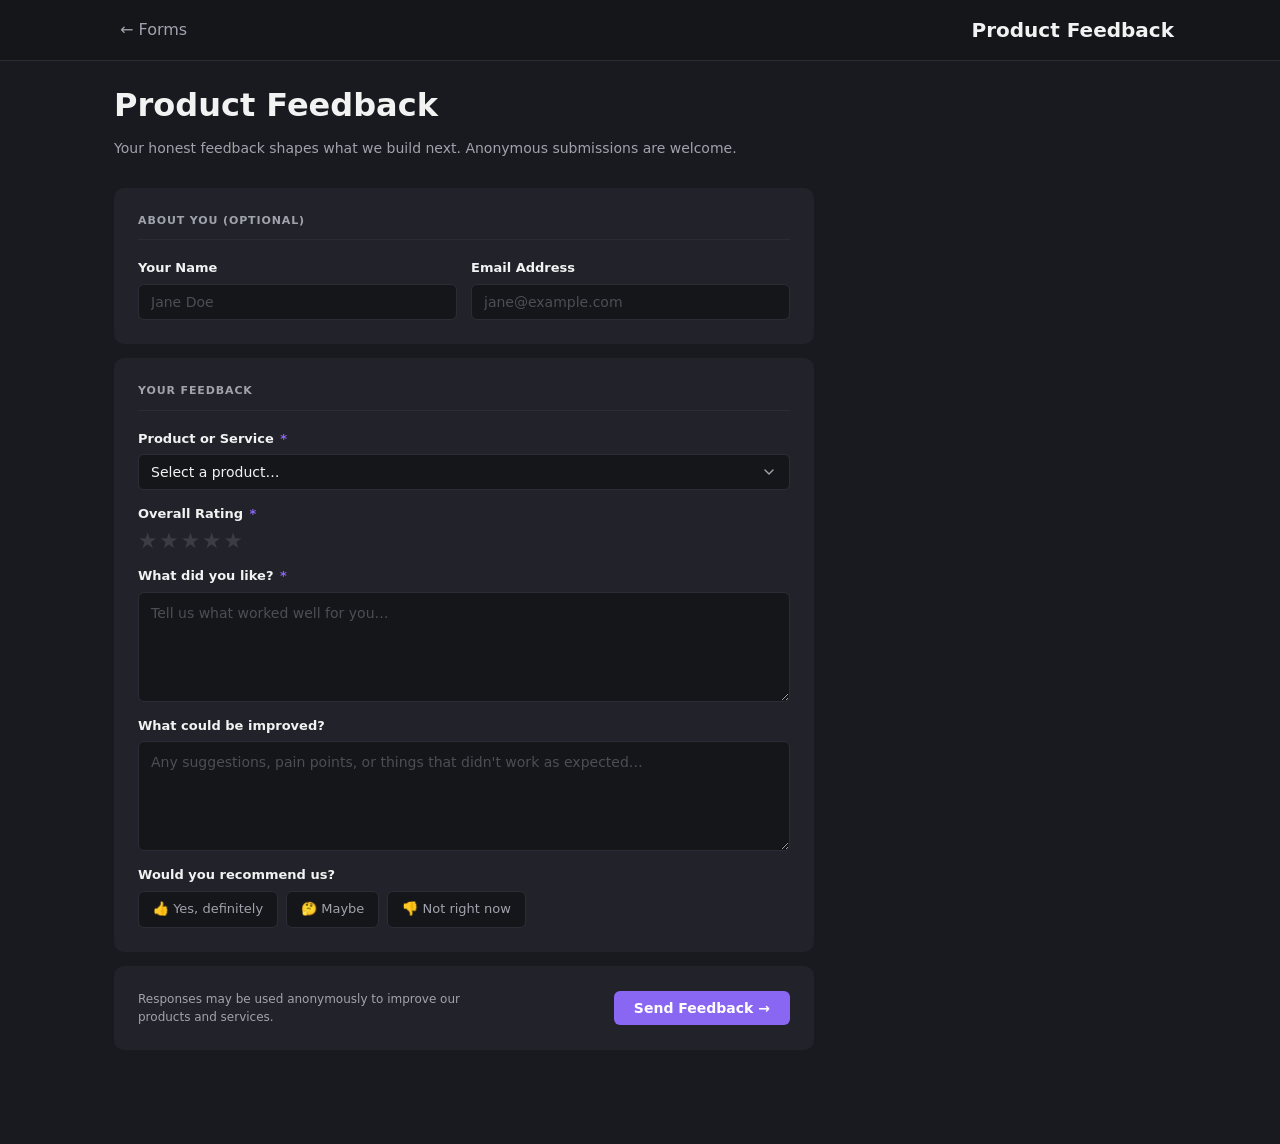
==== feedback/index.html @ 45223b67 "Updated to work with github pages" ====
<!DOCTYPE html>
<html>
<head>
  <title>Product Feedback — poncake.dev</title>
  <link rel="icon" href="data:image/svg+xml,<svg xmlns=%22http://www.w3.org/2000/svg%22 viewBox=%220 0 100 100%22><text y=%22.9em%22 font-size=%2290%22>📋</text></svg>">
  <meta charset="UTF-8">
  <meta name="viewport" content="width=device-width, initial-scale=1.0">
  <link rel="stylesheet" href="../style.css">
</head>
<body>

<div class="nav">
  <div class="nav-inner">
    <a href="/">← Forms</a>
    <strong>Product Feedback</strong>
  </div>
</div>

<div class="container">
  <div class="form-wrap">

    <div class="page-header">
      <h1>Product Feedback</h1>
      <p>Your honest feedback shapes what we build next. Anonymous submissions are welcome.</p>
    </div>

    <!-- SUCCESS STATE -->
    <div class="success-state" id="success">
      <div class="success-icon">✓</div>
      <h2>Feedback Sent!</h2>
      <p>Thanks for taking the time to share your thoughts. We genuinely appreciate it.</p>
      <a href="/" class="button"><span class="btn-text">← Back to Forms</span></a>
    </div>

    <!-- FORM -->
    <form id="main-form" novalidate>

      <div class="form-section">
        <div class="form-section-title">About You (optional)</div>
        <div class="form-grid">
          <div class="form-group">
            <label for="name">Your Name</label>
            <input type="text" id="name" name="name" placeholder="Jane Doe" autocomplete="name">
          </div>
          <div class="form-group">
            <label for="email">Email Address</label>
            <input type="email" id="email" name="email" placeholder="jane@example.com" autocomplete="email">
          </div>
        </div>
      </div>

      <div class="form-section">
        <div class="form-section-title">Your Feedback</div>
        <div class="form-grid">
          <div class="form-group full">
            <label for="product">Product or Service <span class="req">*</span></label>
            <select id="product" name="product" required>
              <option value="" disabled selected>Select a product…</option>
              <option value="Tutorials">Tutorials</option>
              <option value="Product A">Product A</option>
              <option value="Product B">Product B</option>
              <option value="Website / General">Website / General</option>
              <option value="Other">Other</option>
            </select>
          </div>
          <div class="form-group full">
            <label>Overall Rating <span class="req">*</span></label>
            <div class="star-rating" role="group" aria-label="Rating">
              <input type="radio" id="s5" name="rating" value="5" required>
              <label for="s5" title="5 stars">★</label>
              <input type="radio" id="s4" name="rating" value="4">
              <label for="s4" title="4 stars">★</label>
              <input type="radio" id="s3" name="rating" value="3">
              <label for="s3" title="3 stars">★</label>
              <input type="radio" id="s2" name="rating" value="2">
              <label for="s2" title="2 stars">★</label>
              <input type="radio" id="s1" name="rating" value="1">
              <label for="s1" title="1 star">★</label>
            </div>
          </div>
          <div class="form-group full">
            <label for="liked">What did you like? <span class="req">*</span></label>
            <textarea id="liked" name="liked" placeholder="Tell us what worked well for you…" required></textarea>
          </div>
          <div class="form-group full">
            <label for="improve">What could be improved?</label>
            <textarea id="improve" name="improve" placeholder="Any suggestions, pain points, or things that didn't work as expected…"></textarea>
          </div>
          <div class="form-group full">
            <label>Would you recommend us?</label>
            <div class="radio-group">
              <div class="radio-option">
                <input type="radio" id="rec-yes" name="recommend" value="Yes, definitely">
                <label for="rec-yes">👍 Yes, definitely</label>
              </div>
              <div class="radio-option">
                <input type="radio" id="rec-maybe" name="recommend" value="Maybe">
                <label for="rec-maybe">🤔 Maybe</label>
              </div>
              <div class="radio-option">
                <input type="radio" id="rec-no" name="recommend" value="Not right now">
                <label for="rec-no">👎 Not right now</label>
              </div>
            </div>
          </div>
        </div>
      </div>

      <div class="form-section submit-row">
        <span class="form-note">Responses may be used anonymously to improve our products and services.</span>
        <button type="submit" class="button" id="submit-btn">
          <span class="btn-text">Send Feedback →</span>
        </button>
      </div>

    </form>
  </div>
</div>

<script>
// ================================================================
//  GOOGLE FORMS CONFIG — Product Feedback
//
//  1. Open your Google Form. Copy the Form ID from the URL:
//     docs.google.com/forms/d/e/[FORM_ID]/viewform
//     Paste it into GOOGLE_FORM_ID below.
//
//  2. View the form page source (right-click → View Page Source)
//     and search for "entry." to find each field's entry ID.
//     Map them in ENTRY_MAP below.
// ================================================================
const GOOGLE_FORM_ID = "YOUR_FORM_ID_HERE";

const ENTRY_MAP = {
  name:      "entry.XXXXXXXXX",
  email:     "entry.XXXXXXXXX",
  product:   "entry.XXXXXXXXX",
  rating:    "entry.XXXXXXXXX",
  liked:     "entry.XXXXXXXXX",
  improve:   "entry.XXXXXXXXX",
  recommend: "entry.XXXXXXXXX",
};
// ================================================================

const form      = document.getElementById('main-form');
const submitBtn = document.getElementById('submit-btn');
const successEl = document.getElementById('success');

form.addEventListener('submit', async (e) => {
  e.preventDefault();
  if (!form.checkValidity()) { form.reportValidity(); return; }

  submitBtn.disabled = true;
  submitBtn.querySelector('.btn-text').textContent = 'Sending…';

  const data    = new FormData(form);
  const payload = new FormData();

  for (const [field, entryId] of Object.entries(ENTRY_MAP)) {
    const val = data.get(field);
    if (val) payload.append(entryId, val);
  }

  try {
    await fetch(
      `https://docs.google.com/forms/d/e/${GOOGLE_FORM_ID}/formResponse`,
      { method: 'POST', body: payload, mode: 'no-cors' }
    );
  } catch (err) {
    console.warn('[Google Forms]', err);
  }

  form.style.display = 'none';
  successEl.style.display = 'block';
  window.scrollTo({ top: 0, behavior: 'smooth' });
});
</script>

</body>
</html>
---- style.css ----
/* ============================================================
   PONCAKE FORMS — style.css
   Matches tutorials.poncake.dev aesthetic
   ============================================================ */

:root {
  --bg: #191a1f;
  --card: #22232a;
  --accent: #8a67f3;
  --text: #f2f2f2;
  --muted: #a0a3ad;
}

*, *::before, *::after {
  box-sizing: border-box;
  margin: 0;
  font-family: system-ui, -apple-system, sans-serif;
}

html { scroll-behavior: smooth; }

body {
  background: var(--bg);
  color: var(--text);
  line-height: 1.6;
}

a {
  color: var(--accent);
  text-decoration: none;
}

/* ——————————————————————————————————————————
   NAV
—————————————————————————————————————————— */

.nav {
  position: fixed;
  top: 0;
  left: 0;
  width: 100%;
  z-index: 1000;
  background: #15161a;
  border-bottom: 1px solid #2b2d36;
}

.nav-inner {
  max-width: 1100px;
  margin: auto;
  padding-left: 16px;
  padding-right: 16px;
  display: flex;
  align-items: center;
  justify-content: space-between;
}

.nav strong {
  font-size: 20px;
  margin-top: 14px;
  margin-bottom: 14px;
  color: var(--text);
  display: block;
}

.nav a {
  padding-left: 14px;
  padding-right: 14px;
  height: stretch;
  align-content: center;
  color: var(--muted);
  transition: background .2s ease, color .2s ease;
}

.nav a:hover {
  background: linear-gradient(135deg, #8a67f3, #6f4fe0);
  color: white;
}

.nav-links {
  display: flex;
  height: stretch;
}

/* ——————————————————————————————————————————
   CONTAINER
—————————————————————————————————————————— */

.container {
  max-width: 1100px;
  margin: 0 auto;
  margin-top: 40px;
  padding: 40px 24px 80px;
}

/* ——————————————————————————————————————————
   PAGE HEADER
—————————————————————————————————————————— */

.page-header {
  margin-bottom: 28px;
}

.page-header h1 {
  /*font-size: 26px;*/
  margin-bottom: 6px;
}

.page-header p {
  color: var(--muted);
  font-size: 14px;
}

/* ——————————————————————————————————————————
   FORM INDEX CARDS
—————————————————————————————————————————— */

.forms-grid {
  display: grid;
  grid-template-columns: repeat(auto-fill, minmax(300px, 1fr));
  gap: 1rem;
}

.form-card {
  display: block;
  text-decoration: none;
  color: var(--text);
  background: var(--card);
  border-radius: 10px;
  padding: 20px;
  border: 1px solid transparent;
  transition: transform .2s ease, border-color .2s ease, box-shadow .2s ease;
}

.form-card:hover {
  transform: translateY(-3px);
  border-color: rgba(138, 103, 243, .6);
  box-shadow: 0 8px 20px rgba(0,0,0,.3),
              0 0 0 1px rgba(138,103,243,.25);
  color: var(--text);
}

.form-card-icon {
  font-size: 26px;
  margin-bottom: 10px;
}

.form-card-tags {
  display: flex;
  gap: 5px;
  margin-bottom: 8px;
}

.tag {
  font-size: 11px;
  font-weight: 600;
  letter-spacing: 0.06em;
  text-transform: uppercase;
  color: var(--muted);
  background: rgba(255,255,255,0.04);
  border: 1px solid #2b2d36;
  padding: 2px 7px;
  border-radius: 4px;
}

.form-card h2 {
  font-size: 15px;
  font-weight: 600;
  margin-bottom: 5px;
}

.form-card p {
  color: var(--muted);
  font-size: 13px;
  line-height: 1.55;
}

.form-card-cta {
  margin-top: 14px;
  font-size: 13px;
  color: var(--accent);
}

/* ——————————————————————————————————————————
   FORM PAGE LAYOUT
—————————————————————————————————————————— */

.form-wrap {
  max-width: 700px;
}

.form-section {
  background: var(--card);
  border-radius: 10px;
  padding: 24px;
  margin-bottom: 14px;
}

.field-hint {
  font-size: 12px;
  color: var(--muted);
  line-height: 1.5;
  margin-bottom: 6px;
  margin-top: -1px;
}


.form-section-title {
  font-size: 11px;
  font-weight: 700;
  text-transform: uppercase;
  letter-spacing: 0.08em;
  color: var(--muted);
  margin-bottom: 18px;
  padding-bottom: 10px;
  border-bottom: 1px solid #2b2d36;
}

.form-grid {
  display: grid;
  grid-template-columns: 1fr 1fr;
  gap: 14px;
}

.form-group {
  display: flex;
  flex-direction: column;
  gap: 5px;
}

.form-group.full {
  grid-column: 1 / -1;
}

label {
  font-size: 13px;
  font-weight: 600;
  color: var(--text);
}

.req {
  color: var(--accent);
  margin-left: 2px;
}

input[type="text"],
input[type="email"],
input[type="tel"],
select,
textarea {
  background: #15161a;
  border: 1px solid #2b2d36;
  border-radius: 6px;
  color: var(--text);
  font-family: system-ui, -apple-system, sans-serif;
  font-size: 14px;
  padding: 9px 12px;
  width: 100%;
  outline: none;
  transition: border-color .2s ease, box-shadow .2s ease;
  -webkit-appearance: none;
  appearance: none;
}

input::placeholder, textarea::placeholder {
  color: rgba(160,163,173,.4);
}

input:focus, select:focus, textarea:focus {
  border-color: var(--accent);
  box-shadow: 0 0 0 3px rgba(138,103,243,.15);
}

input:hover:not(:focus),
select:hover:not(:focus),
textarea:hover:not(:focus) {
  border-color: #3a3c47;
}

select {
  background-image: url("data:image/svg+xml,%3Csvg xmlns='http://www.w3.org/2000/svg' width='16' height='16' viewBox='0 0 24 24' fill='none' stroke='%23a0a3ad' stroke-width='2' stroke-linecap='round' stroke-linejoin='round'%3E%3Cpath d='m6 9 6 6 6-6'/%3E%3C/svg%3E");
  background-repeat: no-repeat;
  background-position: right 12px center;
  padding-right: 36px;
  cursor: pointer;
}

textarea {
  resize: vertical;
  min-height: 110px;
  line-height: 1.6;
}

.checkbox-option {
  margin-bottom: 16px;
}

/* ——————————————————————————————————————————
   CHECKBOXES
—————————————————————————————————————————— */

.checkbox-box {
  width: 20px;
  height: 20px;
  border-radius: 50%;
  background: #2b2d36;
  flex-shrink: 0;
  display: inline-flex;
  align-items: center;
  justify-content: center;
  font-size: 11px;
  color: transparent;
  transition: background 0.2s ease, color 0.2s ease;
}

.checkbox-box:hover {
  background: #383a44;
}

input[type="checkbox"]:checked + .checkbox-box {
  background: var(--accent);
  color: white;
}

.checkbox-option input[type="checkbox"] {
  display: none;
}

.checkbox-label {
  font-weight: 400;
}

/* ——————————————————————————————————————————
   STAR RATING
—————————————————————————————————————————— */

.star-rating {
  display: flex;
  flex-direction: row-reverse;
  justify-content: flex-end;
  gap: 2px;
}

.star-rating input[type="radio"] { display: none; }

.star-rating label {
  font-size: 1.35rem;
  cursor: pointer;
  color: rgba(255,255,255,.12);
  transition: color .1s, transform .1s;
  font-weight: 400;
  line-height: 1;
  letter-spacing: 0;
}

.star-rating label:hover,
.star-rating label:hover ~ label,
.star-rating input:checked ~ label { color: #f5c840; }

.star-rating label:hover { transform: scale(1.1); }

/* ——————————————————————————————————————————
   RADIO PILLS
—————————————————————————————————————————— */

.radio-group {
  display: flex;
  gap: 8px;
  flex-wrap: wrap;
}

.radio-option input[type="radio"] { display: none; }

.radio-option label {
  display: inline-block;
  padding: 7px 14px;
  background: #15161a;
  border: 1px solid #2b2d36;
  border-radius: 6px;
  cursor: pointer;
  font-size: 13px;
  font-weight: 500;
  letter-spacing: 0;
  color: var(--muted);
  transition: all .15s;
}

.radio-option label:hover {
  border-color: #3a3c47;
  color: var(--text);
}

.radio-option input:checked + label {
  background: rgba(138,103,243,.12);
  border-color: rgba(138,103,243,.5);
  color: #c4adf8;
}

/* ——————————————————————————————————————————
   SUBMIT ROW
—————————————————————————————————————————— */

.form-section.submit-row {
  display: flex;
  align-items: center;
  justify-content: space-between;
  gap: 16px;
}

.form-note {
  font-size: 12px;
  color: var(--muted);
  line-height: 1.5;
  max-width: 340px;
}

.button {
  background: var(--accent);
  color: white;
  padding: 9px 20px;
  border-radius: 6px;
  display: inline-flex;
  align-items: center;
  gap: 6px;
  font-size: 14px;
  font-weight: 600;
  cursor: pointer;
  border: none;
  font-family: system-ui, -apple-system, sans-serif;
  white-space: nowrap;
  flex-shrink: 0;
  position: relative;
  overflow: hidden;
  transition: transform .2s ease, box-shadow .2s ease;
}

.button .btn-text { position: relative; z-index: 1; }

.button::before {
  content: "";
  position: absolute;
  inset: 0;
  background: linear-gradient(135deg, #8a67f3, #6f4fe0);
  opacity: 0;
  transition: opacity .25s ease;
}

.button:hover::before { opacity: 1; }

.button:hover {
  transform: translateY(-2px);
  box-shadow: 0 8px 20px rgba(0,0,0,.3);
  color: white;
}

.button:active { transform: translateY(0); }

.button:disabled {
  opacity: 0.5;
  cursor: not-allowed;
  transform: none !important;
  box-shadow: none !important;
}

/* ——————————————————————————————————————————
   SCALE GROUP
—————————————————————————————————————————— */

.scale-group {
  display: flex;
  flex-wrap: nowrap;
  width: 100%;
  gap: 6px;
}

.scale-group .radio-option {
  flex: 1;
}

.scale-group .radio-option label {
  width: 100%;
  text-align: center;
}

/* ——————————————————————————————————————————
   SUCCESS STATE
—————————————————————————————————————————— */

.success-state {
  display: none;
  background: var(--card);
  border-radius: 10px;
  padding: 60px 24px;
  text-align: center;
}

.success-icon { font-size: 40px; margin-bottom: 14px; }

.success-state h2 {
  font-size: 20px;
  color: #4ade80;
  margin-bottom: 8px;
}

.success-state p {
  color: var(--muted);
  font-size: 14px;
  margin-bottom: 24px;
}

/* ——————————————————————————————————————————
   RESPONSIVE
—————————————————————————————————————————— */

@media (max-width: 600px) {
  .form-grid { grid-template-columns: 1fr; }
  .form-group.full { grid-column: 1; }

  .form-section.submit-row {
    flex-direction: column-reverse;
    align-items: stretch;
  }
  .button { justify-content: center; }
}
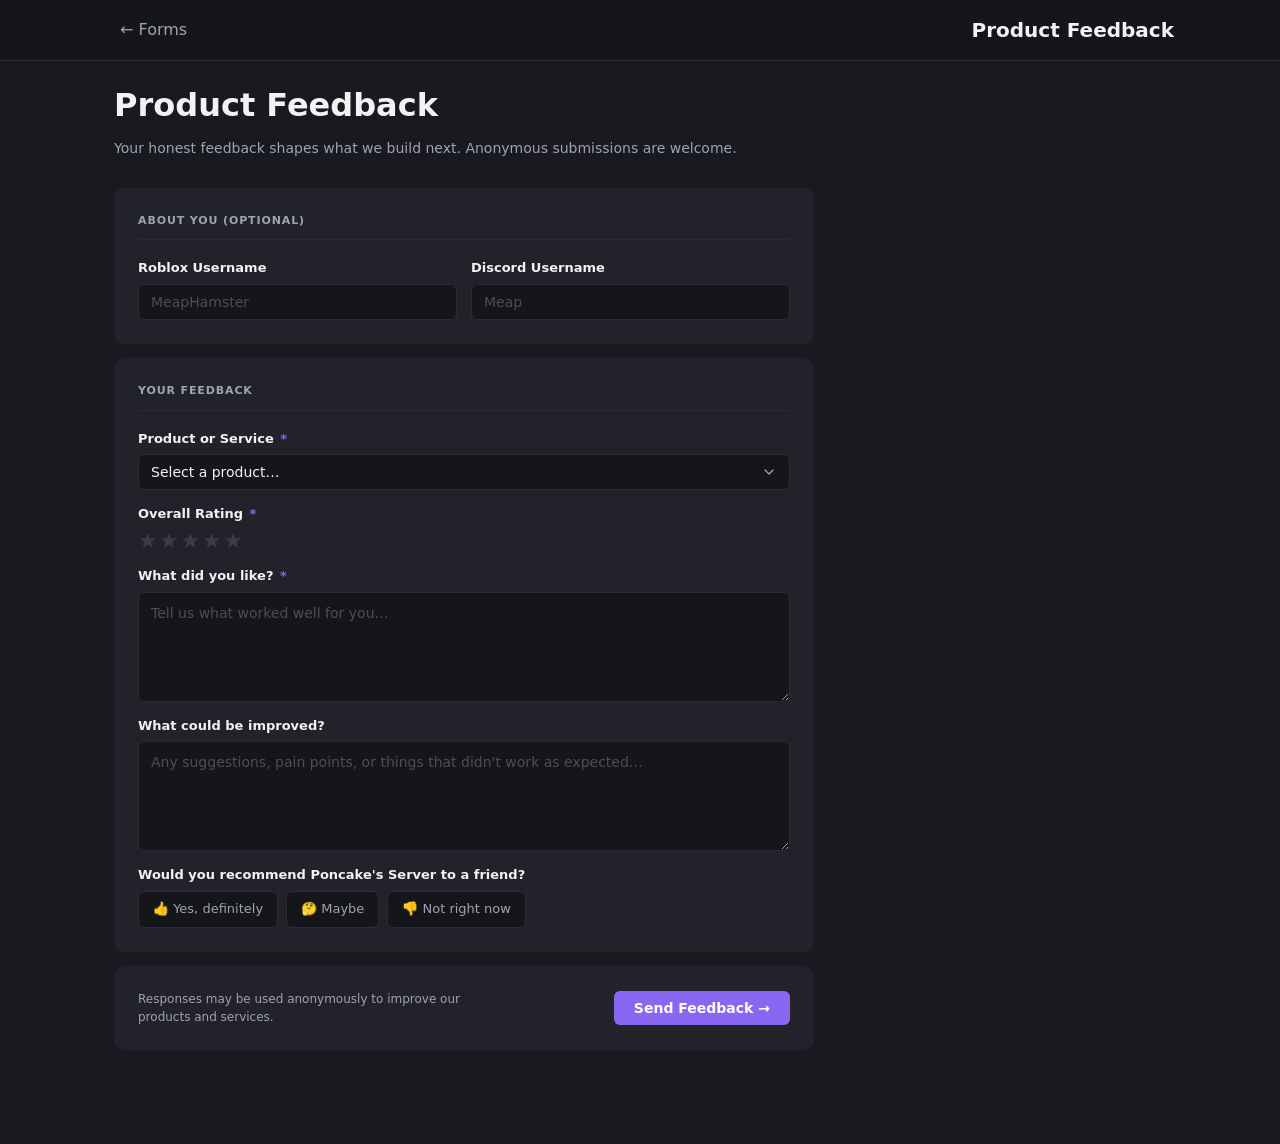
==== commit c8be76ce: "Integrated feedback form" ====
--- a/feedback/index.html
+++ b/feedback/index.html
@@ -39,12 +39,12 @@
         <div class="form-section-title">About You (optional)</div>
         <div class="form-grid">
           <div class="form-group">
-            <label for="name">Your Name</label>
-            <input type="text" id="name" name="name" placeholder="Jane Doe" autocomplete="name">
+            <label for="robloxName">Roblox Username</label>
+            <input type="text" id="robloxName" name="robloxName" placeholder="MeapHamster" autocomplete="name">
           </div>
           <div class="form-group">
-            <label for="email">Email Address</label>
-            <input type="email" id="email" name="email" placeholder="jane@example.com" autocomplete="email">
+            <label for="discordName">Discord Username</label>
+            <input type="email" id="discordName" name="discordName" placeholder="Meap" autocomplete="email">
           </div>
         </div>
       </div>
@@ -56,10 +56,27 @@
             <label for="product">Product or Service <span class="req">*</span></label>
             <select id="product" name="product" required>
               <option value="" disabled selected>Select a product…</option>
-              <option value="Tutorials">Tutorials</option>
-              <option value="Product A">Product A</option>
-              <option value="Product B">Product B</option>
-              <option value="Website / General">Website / General</option>
+              <option value="Advanced Fire Hose">Advanced Fire Hose</option>
+              <option value="Advanced Fire Hose Expansion Pack">Advanced Fire Hose Expansion Pack</option>
+              <option value="ATM System">ATM System</option>
+              <option value="Automatic Fire Generator">Automatic Fire Generator</option>
+              <option value="Auto-Eject Ports">Auto-Eject Ports</option>
+              <option value="Bearcat Animation Running Boards">Bearcat Animation Running Boards</option>
+              <option value="Body/Dash Cameras">Body/Dash Cameras</option>
+              <option value="Bollard Barriers">Bollard Barriers</option>
+              <option value="Booking System">Booking System</option>
+              <option value="Emergency Services Radio">Emergency Services Radio</option>
+              <option value="Fire Hose">Fire Hose</option>
+              <option value="Fire Pole">Fire Pole</option>
+              <option value="Handcuffs">Handcuffs</option>
+              <option value="Standard Running Boards">Standard Running Boards</option>
+              <option value="Team Changer">Team Changer</option>
+              <option value="Trunk System">Trunk System</option>
+              <option value="Vehicle Exhaust Extractor">Vehicle Exhaust Extractor</option>
+              <option value="tutorials.poncake.dev">Tutorials (tutorials.poncake.dev)</option>
+              <option value="forms.poncake.dev">Forms (forms.poncake.dev)</option>
+              <option value="poncake.dev">Shop (poncake.dev)</option>
+              <option value="Roblox Shop">Roblox Shop</option>
               <option value="Other">Other</option>
             </select>
           </div>
@@ -87,7 +104,7 @@
             <textarea id="improve" name="improve" placeholder="Any suggestions, pain points, or things that didn't work as expected…"></textarea>
           </div>
           <div class="form-group full">
-            <label>Would you recommend us?</label>
+            <label>Would you recommend Poncake's Server to a friend?</label>
             <div class="radio-group">
               <div class="radio-option">
                 <input type="radio" id="rec-yes" name="recommend" value="Yes, definitely">
@@ -118,27 +135,16 @@
 </div>
 
 <script>
-// ================================================================
-//  GOOGLE FORMS CONFIG — Product Feedback
-//
-//  1. Open your Google Form. Copy the Form ID from the URL:
-//     docs.google.com/forms/d/e/[FORM_ID]/viewform
-//     Paste it into GOOGLE_FORM_ID below.
-//
-//  2. View the form page source (right-click → View Page Source)
-//     and search for "entry." to find each field's entry ID.
-//     Map them in ENTRY_MAP below.
-// ================================================================
-const GOOGLE_FORM_ID = "YOUR_FORM_ID_HERE";
+const GOOGLE_FORM_ID = "1FAIpQLSe2s0kD6URB4z6yo0JD5RjhTa4P0GGTzSgRIWuotLUUb2TvOA";
 
 const ENTRY_MAP = {
-  name:      "entry.XXXXXXXXX",
-  email:     "entry.XXXXXXXXX",
-  product:   "entry.XXXXXXXXX",
-  rating:    "entry.XXXXXXXXX",
-  liked:     "entry.XXXXXXXXX",
-  improve:   "entry.XXXXXXXXX",
-  recommend: "entry.XXXXXXXXX",
+  robloxName:    "entry.1966493127",
+  discordName:   "entry.1064993629",
+  product:       "entry.824026973",
+  rating:        "entry.486537125",
+  liked:         "entry.302555213",
+  improve:       "entry.74216070",
+  recommend:     "entry.925461624",
 };
 // ================================================================
 
